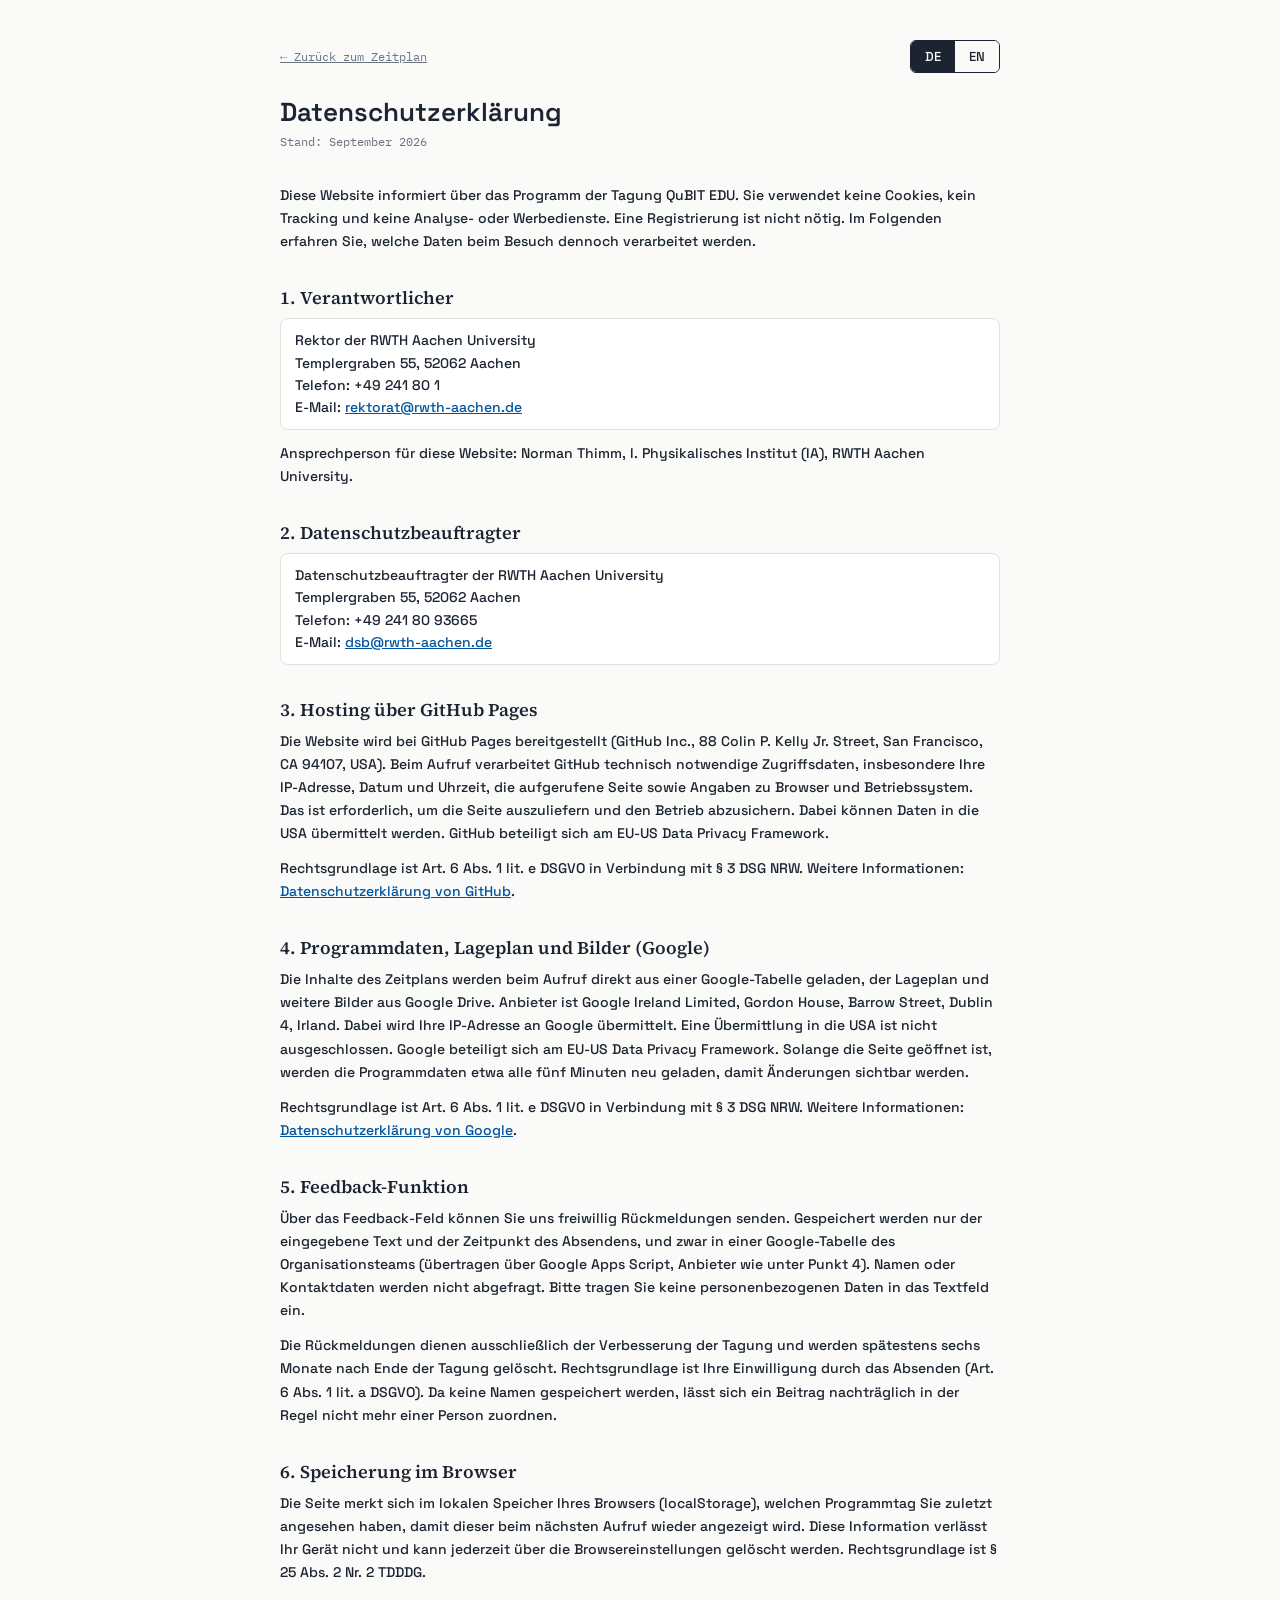
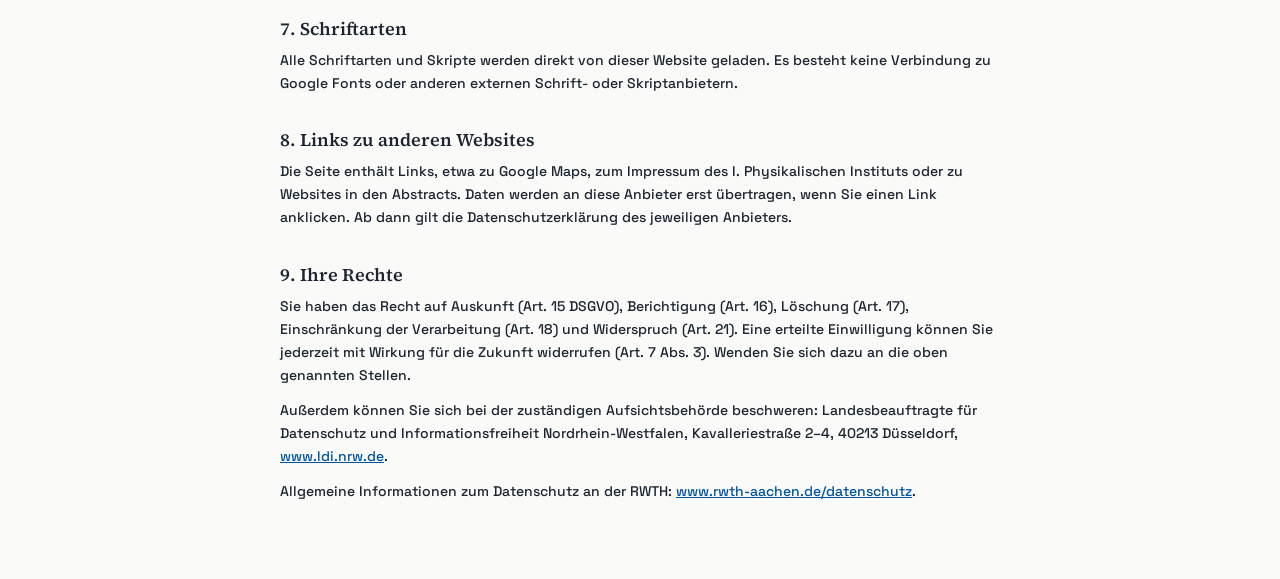
==== datenschutz.html @ 7e0cecff "Datenschutz: Schriften und PapaParse selbst gehostet, Datenschutzerklärung (DE/EN), Impressum-/Daten" ====
<!DOCTYPE html>
<html lang="de">
<head>
<meta charset="UTF-8">
<meta name="viewport" content="width=device-width, initial-scale=1.0">
<title>quBit · Datenschutz</title>
<link rel="stylesheet" href="fonts.css">
<style>
  :root{
    --ink:#1B2430;
    --paper:#FAFAF8;
    --card:#FFFFFF;
    --slate:#6B7280;
    --border:#E3E1D9;
    --brand:#00549F;
  }
  *{box-sizing:border-box;}
  body{margin:0;background:var(--paper);color:var(--ink);font-family:'Space Grotesk',system-ui,sans-serif;-webkit-font-smoothing:antialiased;}
  .wrap{max-width:760px;margin:0 auto;padding:2.5rem 1.25rem 4rem;}
  .top{display:flex;align-items:center;justify-content:space-between;gap:12px;flex-wrap:wrap;margin-bottom:1.5rem;}
  .back{font-family:'IBM Plex Mono',monospace;font-size:12px;color:var(--slate);text-decoration:underline;}
  .lang-switch{display:flex;border:1px solid var(--ink);border-radius:6px;overflow:hidden;}
  .lang-switch button{font-family:'Space Grotesk',sans-serif;font-size:13px;font-weight:500;border:none;border-radius:0;background:var(--paper);color:var(--ink);padding:7px 14px;cursor:pointer;}
  .lang-switch button.active{background:var(--ink);color:var(--paper);}
  h1{font-size:26px;font-weight:600;margin:0 0 4px;line-height:1.2;}
  .stand{font-family:'IBM Plex Mono',monospace;font-size:12px;color:var(--slate);margin:0 0 2rem;}
  h2{font-family:'Source Serif 4',serif;font-size:18px;font-weight:600;margin:2rem 0 .5rem;}
  p, li{font-size:14px;line-height:1.65;}
  p{margin:0 0 .75rem;}
  ul{margin:0 0 .75rem;padding-left:1.2rem;}
  a{color:var(--brand);}
  .addr{background:var(--card);border:1px solid var(--border);border-radius:8px;padding:10px 14px;margin:0 0 .75rem;font-size:14px;line-height:1.6;}
  [data-lang]{display:none;}
  body.de [data-lang="de"], body.en [data-lang="en"]{display:block;}
</style>
</head>
<body class="de">
<div class="wrap">
  <div class="top">
    <a class="back" id="backLink" href="./"></a>
    <div class="lang-switch" id="langSwitch">
      <button data-set="de">DE</button>
      <button data-set="en">EN</button>
    </div>
  </div>

  <!-- ===================== DEUTSCH ===================== -->
  <div data-lang="de">
    <h1>Datenschutzerklärung</h1>
    <p class="stand">Stand: September 2026</p>

    <p>Diese Website informiert über das Programm der Tagung QuBIT EDU. Sie verwendet keine Cookies, kein Tracking und keine Analyse- oder Werbedienste. Eine Registrierung ist nicht nötig. Im Folgenden erfahren Sie, welche Daten beim Besuch dennoch verarbeitet werden.</p>

    <h2>1. Verantwortlicher</h2>
    <div class="addr">Rektor der RWTH Aachen University<br>Templergraben 55, 52062 Aachen<br>Telefon: +49 241 80 1<br>E-Mail: <a href="mailto:rektorat@rwth-aachen.de">rektorat@rwth-aachen.de</a></div>
    <p>Ansprechperson für diese Website: Norman Thimm, I. Physikalisches Institut (IA), RWTH Aachen University.</p>

    <h2>2. Datenschutzbeauftragter</h2>
    <div class="addr">Datenschutzbeauftragter der RWTH Aachen University<br>Templergraben 55, 52062 Aachen<br>Telefon: +49 241 80 93665<br>E-Mail: <a href="mailto:dsb@rwth-aachen.de">dsb@rwth-aachen.de</a></div>

    <h2>3. Hosting über GitHub Pages</h2>
    <p>Die Website wird bei GitHub Pages bereitgestellt (GitHub Inc., 88 Colin P. Kelly Jr. Street, San Francisco, CA 94107, USA). Beim Aufruf verarbeitet GitHub technisch notwendige Zugriffsdaten, insbesondere Ihre IP-Adresse, Datum und Uhrzeit, die aufgerufene Seite sowie Angaben zu Browser und Betriebssystem. Das ist erforderlich, um die Seite auszuliefern und den Betrieb abzusichern. Dabei können Daten in die USA übermittelt werden. GitHub beteiligt sich am EU-US Data Privacy Framework.</p>
    <p>Rechtsgrundlage ist Art. 6 Abs. 1 lit. e DSGVO in Verbindung mit § 3 DSG NRW. Weitere Informationen: <a href="https://docs.github.com/de/site-policy/privacy-policies/github-general-privacy-statement" target="_blank" rel="noopener">Datenschutzerklärung von GitHub</a>.</p>

    <h2>4. Programmdaten, Lageplan und Bilder (Google)</h2>
    <p>Die Inhalte des Zeitplans werden beim Aufruf direkt aus einer Google-Tabelle geladen, der Lageplan und weitere Bilder aus Google Drive. Anbieter ist Google Ireland Limited, Gordon House, Barrow Street, Dublin 4, Irland. Dabei wird Ihre IP-Adresse an Google übermittelt. Eine Übermittlung in die USA ist nicht ausgeschlossen. Google beteiligt sich am EU-US Data Privacy Framework. Solange die Seite geöffnet ist, werden die Programmdaten etwa alle fünf Minuten neu geladen, damit Änderungen sichtbar werden.</p>
    <p>Rechtsgrundlage ist Art. 6 Abs. 1 lit. e DSGVO in Verbindung mit § 3 DSG NRW. Weitere Informationen: <a href="https://policies.google.com/privacy?hl=de" target="_blank" rel="noopener">Datenschutzerklärung von Google</a>.</p>

    <h2>5. Feedback-Funktion</h2>
    <p>Über das Feedback-Feld können Sie uns freiwillig Rückmeldungen senden. Gespeichert werden nur der eingegebene Text und der Zeitpunkt des Absendens, und zwar in einer Google-Tabelle des Organisationsteams (übertragen über Google Apps Script, Anbieter wie unter Punkt 4). Namen oder Kontaktdaten werden nicht abgefragt. Bitte tragen Sie keine personenbezogenen Daten in das Textfeld ein.</p>
    <p>Die Rückmeldungen dienen ausschließlich der Verbesserung der Tagung und werden spätestens sechs Monate nach Ende der Tagung gelöscht. Rechtsgrundlage ist Ihre Einwilligung durch das Absenden (Art. 6 Abs. 1 lit. a DSGVO). Da keine Namen gespeichert werden, lässt sich ein Beitrag nachträglich in der Regel nicht mehr einer Person zuordnen.</p>

    <h2>6. Speicherung im Browser</h2>
    <p>Die Seite merkt sich im lokalen Speicher Ihres Browsers (localStorage), welchen Programmtag Sie zuletzt angesehen haben, damit dieser beim nächsten Aufruf wieder angezeigt wird. Diese Information verlässt Ihr Gerät nicht und kann jederzeit über die Browsereinstellungen gelöscht werden. Rechtsgrundlage ist § 25 Abs. 2 Nr. 2 TDDDG.</p>

    <h2>7. Schriftarten</h2>
    <p>Alle Schriftarten und Skripte werden direkt von dieser Website geladen. Es besteht keine Verbindung zu Google Fonts oder anderen externen Schrift- oder Skriptanbietern.</p>

    <h2>8. Links zu anderen Websites</h2>
    <p>Die Seite enthält Links, etwa zu Google Maps, zum Impressum des I. Physikalischen Instituts oder zu Websites in den Abstracts. Daten werden an diese Anbieter erst übertragen, wenn Sie einen Link anklicken. Ab dann gilt die Datenschutzerklärung des jeweiligen Anbieters.</p>

    <h2>9. Ihre Rechte</h2>
    <p>Sie haben das Recht auf Auskunft (Art. 15 DSGVO), Berichtigung (Art. 16), Löschung (Art. 17), Einschränkung der Verarbeitung (Art. 18) und Widerspruch (Art. 21). Eine erteilte Einwilligung können Sie jederzeit mit Wirkung für die Zukunft widerrufen (Art. 7 Abs. 3). Wenden Sie sich dazu an die oben genannten Stellen.</p>
    <p>Außerdem können Sie sich bei der zuständigen Aufsichtsbehörde beschweren: Landesbeauftragte für Datenschutz und Informationsfreiheit Nordrhein-Westfalen, Kavalleriestraße 2–4, 40213 Düsseldorf, <a href="https://www.ldi.nrw.de" target="_blank" rel="noopener">www.ldi.nrw.de</a>.</p>
    <p>Allgemeine Informationen zum Datenschutz an der RWTH: <a href="https://www.rwth-aachen.de/datenschutz" target="_blank" rel="noopener">www.rwth-aachen.de/datenschutz</a>.</p>
  </div>

  <!-- ===================== ENGLISH ===================== -->
  <div data-lang="en">
    <h1>Privacy policy</h1>
    <p class="stand">Last updated: September 2026</p>

    <p>This website provides the programme of the QuBIT EDU conference. It uses no cookies, no tracking and no analytics or advertising services, and no registration is required. The following explains which data are nevertheless processed when you visit it. The German version is legally binding.</p>

    <h2>1. Controller</h2>
    <div class="addr">Rector of RWTH Aachen University<br>Templergraben 55, 52062 Aachen, Germany<br>Phone: +49 241 80 1<br>Email: <a href="mailto:rektorat@rwth-aachen.de">rektorat@rwth-aachen.de</a></div>
    <p>Contact person for this website: Norman Thimm, I. Institute of Physics (IA), RWTH Aachen University.</p>

    <h2>2. Data protection officer</h2>
    <div class="addr">Data Protection Officer of RWTH Aachen University<br>Templergraben 55, 52062 Aachen, Germany<br>Phone: +49 241 80 93665<br>Email: <a href="mailto:dsb@rwth-aachen.de">dsb@rwth-aachen.de</a></div>

    <h2>3. Hosting via GitHub Pages</h2>
    <p>The website is served by GitHub Pages (GitHub Inc., 88 Colin P. Kelly Jr. Street, San Francisco, CA 94107, USA). When you visit it, GitHub processes technically necessary access data, in particular your IP address, date and time, the page requested and information about your browser and operating system. This is required to deliver the site and keep it secure. Data may be transferred to the USA. GitHub participates in the EU-US Data Privacy Framework.</p>
    <p>Legal basis: Art. 6(1)(e) GDPR in conjunction with § 3 DSG NRW. More information: <a href="https://docs.github.com/en/site-policy/privacy-policies/github-general-privacy-statement" target="_blank" rel="noopener">GitHub privacy statement</a>.</p>

    <h2>4. Programme data, site map and images (Google)</h2>
    <p>The schedule content is loaded directly from a Google spreadsheet when you open the page, and the site map and other images are loaded from Google Drive. The provider is Google Ireland Limited, Gordon House, Barrow Street, Dublin 4, Ireland. Your IP address is transmitted to Google in the process, and a transfer to the USA cannot be ruled out. Google participates in the EU-US Data Privacy Framework. While the page is open, the programme data are reloaded about every five minutes so that changes become visible.</p>
    <p>Legal basis: Art. 6(1)(e) GDPR in conjunction with § 3 DSG NRW. More information: <a href="https://policies.google.com/privacy?hl=en" target="_blank" rel="noopener">Google privacy policy</a>.</p>

    <h2>5. Feedback function</h2>
    <p>You can voluntarily send us feedback via the feedback field. Only the text you enter and the time of submission are stored, in a Google spreadsheet of the organising team (transmitted via Google Apps Script, provider as in section 4). Names and contact details are not requested. Please do not enter any personal data in the text field.</p>
    <p>Feedback is used solely to improve the conference and is deleted no later than six months after the conference ends. Legal basis: your consent by submitting (Art. 6(1)(a) GDPR). Since no names are stored, a submission can usually not be linked to a person afterwards.</p>

    <h2>6. Storage in your browser</h2>
    <p>The page stores in your browser's local storage (localStorage) which programme day you viewed last, so that it is shown again on your next visit. This information never leaves your device and can be deleted at any time via your browser settings. Legal basis: § 25(2) no. 2 TDDDG.</p>

    <h2>7. Fonts</h2>
    <p>All fonts and scripts are loaded directly from this website. There is no connection to Google Fonts or any other external font or script provider.</p>

    <h2>8. Links to other websites</h2>
    <p>The page contains links, for example to Google Maps, to the legal notice of the I. Institute of Physics or to websites mentioned in abstracts. Data are only transmitted to these providers once you click a link. From then on, the provider's own privacy policy applies.</p>

    <h2>9. Your rights</h2>
    <p>You have the right of access (Art. 15 GDPR), rectification (Art. 16), erasure (Art. 17), restriction of processing (Art. 18) and to object (Art. 21). You can withdraw consent at any time with effect for the future (Art. 7(3)). Please contact the offices named above.</p>
    <p>You also have the right to lodge a complaint with the competent supervisory authority: Landesbeauftragte für Datenschutz und Informationsfreiheit Nordrhein-Westfalen, Kavalleriestraße 2–4, 40213 Düsseldorf, Germany, <a href="https://www.ldi.nrw.de" target="_blank" rel="noopener">www.ldi.nrw.de</a>.</p>
    <p>General information on data protection at RWTH: <a href="https://www.rwth-aachen.de/datenschutz" target="_blank" rel="noopener">www.rwth-aachen.de/datenschutz</a>.</p>
  </div>
</div>

<script>
  const BACK = { de: '← Zurück zum Zeitplan', en: '← Back to the schedule' };
  function setLang(l){
    if(l !== 'en') l = 'de';
    document.body.className = l;
    document.documentElement.lang = l;
    document.title = l === 'en' ? 'quBit · Privacy policy' : 'quBit · Datenschutz';
    document.getElementById('backLink').textContent = BACK[l];
    document.querySelectorAll('#langSwitch button').forEach(b => b.classList.toggle('active', b.dataset.set === l));
  }
  document.getElementById('langSwitch').addEventListener('click', e => {
    const b = e.target.closest('button[data-set]');
    if(b) setLang(b.dataset.set);
  });
  setLang(new URLSearchParams(location.search).get('lang'));
</script>
</body>
</html>
---- fonts.css ----
@font-face{font-family:'Space Grotesk';font-style:normal;font-display:swap;font-weight:500;src:url('fonts/space-grotesk-latin-ext-500-normal.woff2') format('woff2');unicode-range:U+0100-02BA,U+02BD-02C5,U+02C7-02CC,U+02CE-02D7,U+02DD-02FF,U+0304,U+0308,U+0329,U+1D00-1DBF,U+1E00-1E9F,U+1EF2-1EFF,U+2020,U+20A0-20AB,U+20AD-20C0,U+2113,U+2C60-2C7F,U+A720-A7FF;}
@font-face{font-family:'Space Grotesk';font-style:normal;font-display:swap;font-weight:600;src:url('fonts/space-grotesk-latin-ext-600-normal.woff2') format('woff2');unicode-range:U+0100-02BA,U+02BD-02C5,U+02C7-02CC,U+02CE-02D7,U+02DD-02FF,U+0304,U+0308,U+0329,U+1D00-1DBF,U+1E00-1E9F,U+1EF2-1EFF,U+2020,U+20A0-20AB,U+20AD-20C0,U+2113,U+2C60-2C7F,U+A720-A7FF;}
@font-face{font-family:'Space Grotesk';font-style:normal;font-display:swap;font-weight:500;src:url('fonts/space-grotesk-latin-500-normal.woff2') format('woff2');unicode-range:U+0000-00FF,U+0131,U+0152-0153,U+02BB-02BC,U+02C6,U+02DA,U+02DC,U+0304,U+0308,U+0329,U+2000-206F,U+20AC,U+2122,U+2191,U+2193,U+2212,U+2215,U+FEFF,U+FFFD;}
@font-face{font-family:'Space Grotesk';font-style:normal;font-display:swap;font-weight:600;src:url('fonts/space-grotesk-latin-600-normal.woff2') format('woff2');unicode-range:U+0000-00FF,U+0131,U+0152-0153,U+02BB-02BC,U+02C6,U+02DA,U+02DC,U+0304,U+0308,U+0329,U+2000-206F,U+20AC,U+2122,U+2191,U+2193,U+2212,U+2215,U+FEFF,U+FFFD;}
@font-face{font-family:'IBM Plex Mono';font-style:normal;font-display:swap;font-weight:400;src:url('fonts/ibm-plex-mono-latin-ext-400-normal.woff2') format('woff2');unicode-range:U+0100-02BA,U+02BD-02C5,U+02C7-02CC,U+02CE-02D7,U+02DD-02FF,U+0304,U+0308,U+0329,U+1D00-1DBF,U+1E00-1E9F,U+1EF2-1EFF,U+2020,U+20A0-20AB,U+20AD-20C0,U+2113,U+2C60-2C7F,U+A720-A7FF;}
@font-face{font-family:'IBM Plex Mono';font-style:normal;font-display:swap;font-weight:500;src:url('fonts/ibm-plex-mono-latin-ext-500-normal.woff2') format('woff2');unicode-range:U+0100-02BA,U+02BD-02C5,U+02C7-02CC,U+02CE-02D7,U+02DD-02FF,U+0304,U+0308,U+0329,U+1D00-1DBF,U+1E00-1E9F,U+1EF2-1EFF,U+2020,U+20A0-20AB,U+20AD-20C0,U+2113,U+2C60-2C7F,U+A720-A7FF;}
@font-face{font-family:'IBM Plex Mono';font-style:normal;font-display:swap;font-weight:400;src:url('fonts/ibm-plex-mono-latin-400-normal.woff2') format('woff2');unicode-range:U+0000-00FF,U+0131,U+0152-0153,U+02BB-02BC,U+02C6,U+02DA,U+02DC,U+0304,U+0308,U+0329,U+2000-206F,U+20AC,U+2122,U+2191,U+2193,U+2212,U+2215,U+FEFF,U+FFFD;}
@font-face{font-family:'IBM Plex Mono';font-style:normal;font-display:swap;font-weight:500;src:url('fonts/ibm-plex-mono-latin-500-normal.woff2') format('woff2');unicode-range:U+0000-00FF,U+0131,U+0152-0153,U+02BB-02BC,U+02C6,U+02DA,U+02DC,U+0304,U+0308,U+0329,U+2000-206F,U+20AC,U+2122,U+2191,U+2193,U+2212,U+2215,U+FEFF,U+FFFD;}
@font-face{font-family:'Source Serif 4';font-style:normal;font-display:swap;font-weight:400;src:url('fonts/source-serif-4-latin-ext-400-normal.woff2') format('woff2');unicode-range:U+0100-02BA,U+02BD-02C5,U+02C7-02CC,U+02CE-02D7,U+02DD-02FF,U+0304,U+0308,U+0329,U+1D00-1DBF,U+1E00-1E9F,U+1EF2-1EFF,U+2020,U+20A0-20AB,U+20AD-20C0,U+2113,U+2C60-2C7F,U+A720-A7FF;}
@font-face{font-family:'Source Serif 4';font-style:normal;font-display:swap;font-weight:600;src:url('fonts/source-serif-4-latin-ext-600-normal.woff2') format('woff2');unicode-range:U+0100-02BA,U+02BD-02C5,U+02C7-02CC,U+02CE-02D7,U+02DD-02FF,U+0304,U+0308,U+0329,U+1D00-1DBF,U+1E00-1E9F,U+1EF2-1EFF,U+2020,U+20A0-20AB,U+20AD-20C0,U+2113,U+2C60-2C7F,U+A720-A7FF;}
@font-face{font-family:'Source Serif 4';font-style:normal;font-display:swap;font-weight:400;src:url('fonts/source-serif-4-latin-400-normal.woff2') format('woff2');unicode-range:U+0000-00FF,U+0131,U+0152-0153,U+02BB-02BC,U+02C6,U+02DA,U+02DC,U+0304,U+0308,U+0329,U+2000-206F,U+20AC,U+2122,U+2191,U+2193,U+2212,U+2215,U+FEFF,U+FFFD;}
@font-face{font-family:'Source Serif 4';font-style:normal;font-display:swap;font-weight:600;src:url('fonts/source-serif-4-latin-600-normal.woff2') format('woff2');unicode-range:U+0000-00FF,U+0131,U+0152-0153,U+02BB-02BC,U+02C6,U+02DA,U+02DC,U+0304,U+0308,U+0329,U+2000-206F,U+20AC,U+2122,U+2191,U+2193,U+2212,U+2215,U+FEFF,U+FFFD;}
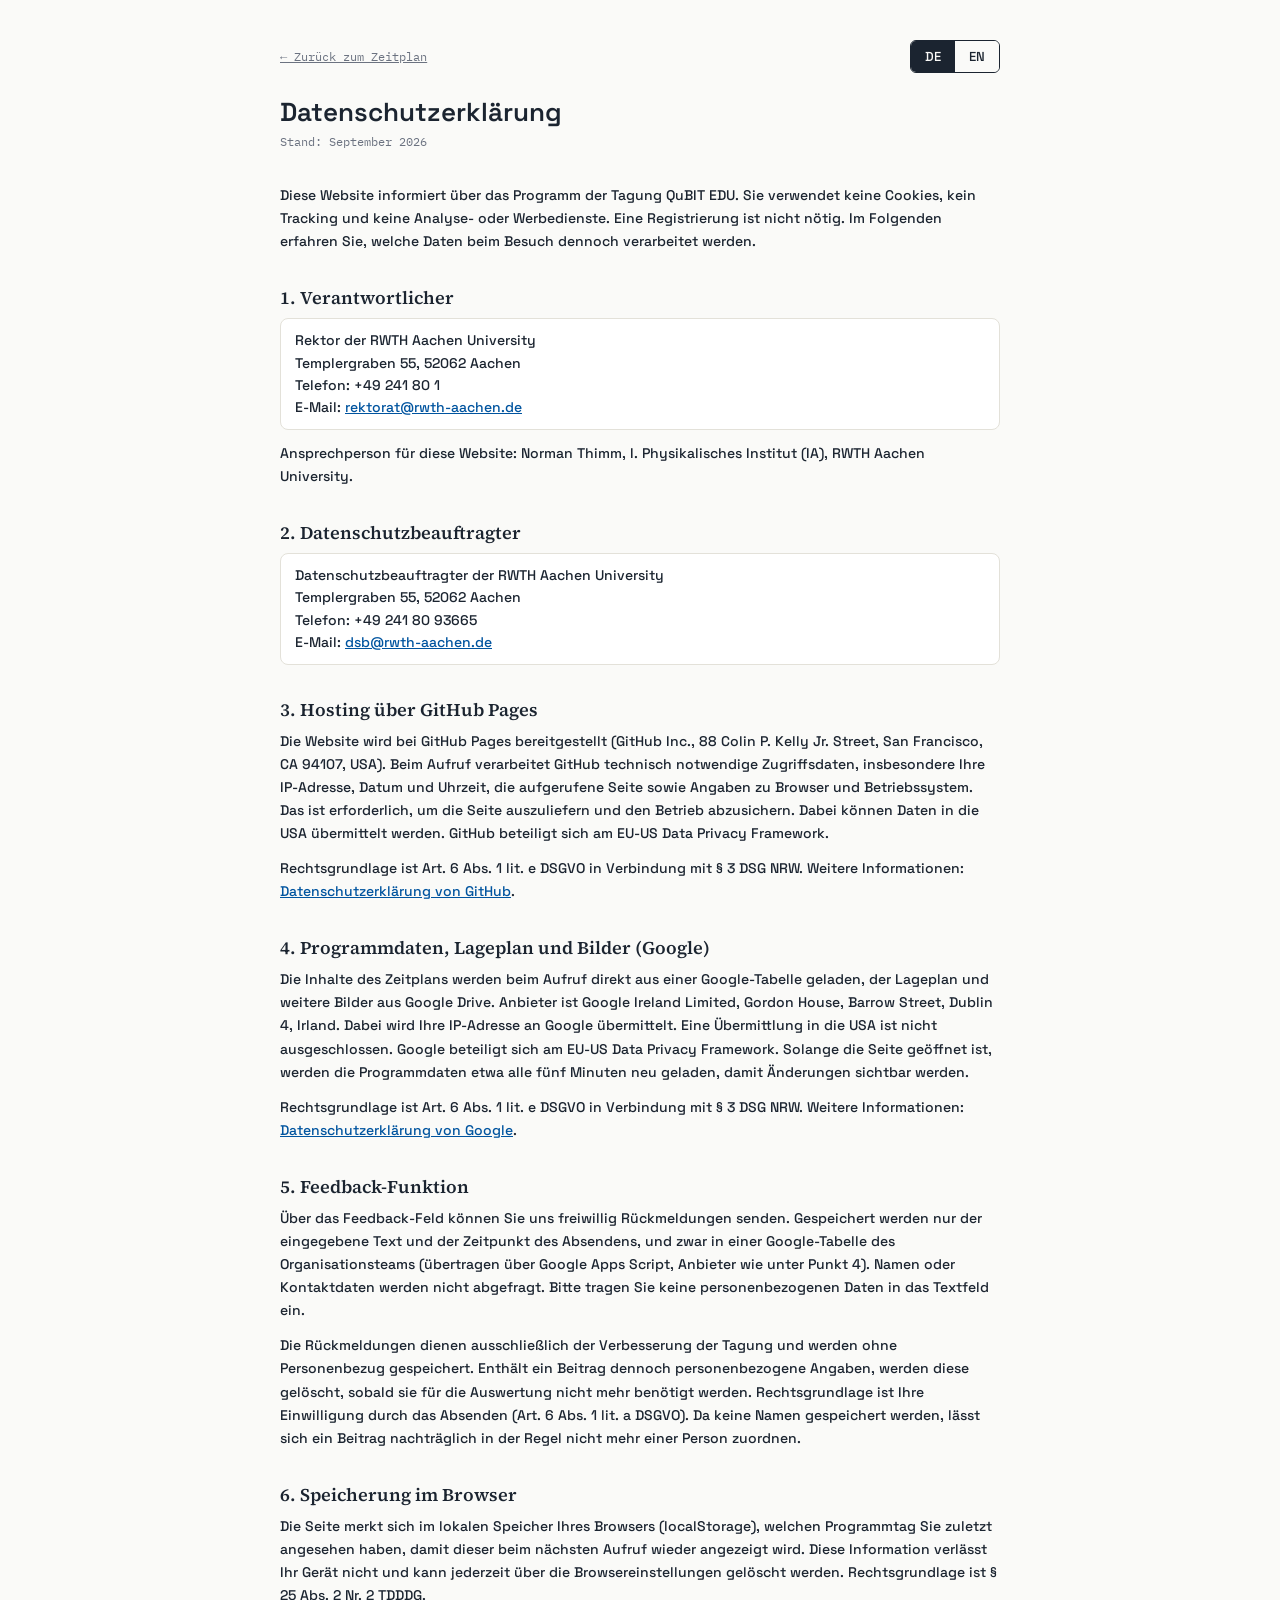
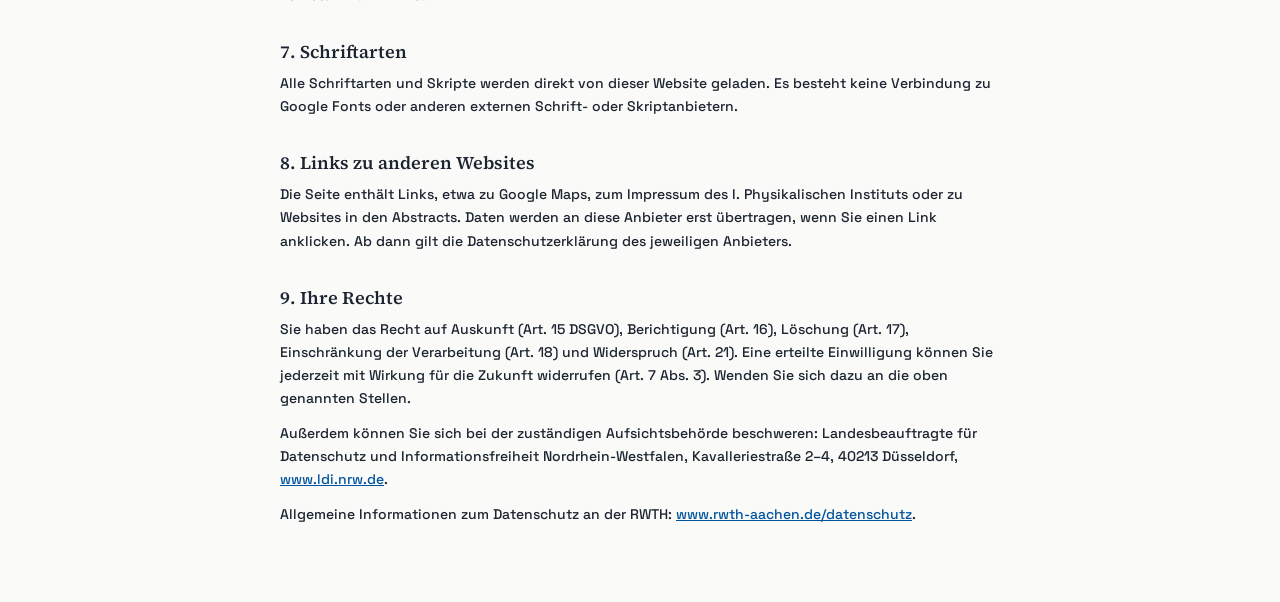
==== commit 1f386824: "Datenschutz: feste Löschfrist fürs Feedback durch Löschkriterium ersetzt" ====
--- a/datenschutz.html
+++ b/datenschutz.html
@@ -68,7 +68,7 @@
 
     <h2>5. Feedback-Funktion</h2>
     <p>Über das Feedback-Feld können Sie uns freiwillig Rückmeldungen senden. Gespeichert werden nur der eingegebene Text und der Zeitpunkt des Absendens, und zwar in einer Google-Tabelle des Organisationsteams (übertragen über Google Apps Script, Anbieter wie unter Punkt 4). Namen oder Kontaktdaten werden nicht abgefragt. Bitte tragen Sie keine personenbezogenen Daten in das Textfeld ein.</p>
-    <p>Die Rückmeldungen dienen ausschließlich der Verbesserung der Tagung und werden spätestens sechs Monate nach Ende der Tagung gelöscht. Rechtsgrundlage ist Ihre Einwilligung durch das Absenden (Art. 6 Abs. 1 lit. a DSGVO). Da keine Namen gespeichert werden, lässt sich ein Beitrag nachträglich in der Regel nicht mehr einer Person zuordnen.</p>
+    <p>Die Rückmeldungen dienen ausschließlich der Verbesserung der Tagung und werden ohne Personenbezug gespeichert. Enthält ein Beitrag dennoch personenbezogene Angaben, werden diese gelöscht, sobald sie für die Auswertung nicht mehr benötigt werden. Rechtsgrundlage ist Ihre Einwilligung durch das Absenden (Art. 6 Abs. 1 lit. a DSGVO). Da keine Namen gespeichert werden, lässt sich ein Beitrag nachträglich in der Regel nicht mehr einer Person zuordnen.</p>
 
     <h2>6. Speicherung im Browser</h2>
     <p>Die Seite merkt sich im lokalen Speicher Ihres Browsers (localStorage), welchen Programmtag Sie zuletzt angesehen haben, damit dieser beim nächsten Aufruf wieder angezeigt wird. Diese Information verlässt Ihr Gerät nicht und kann jederzeit über die Browsereinstellungen gelöscht werden. Rechtsgrundlage ist § 25 Abs. 2 Nr. 2 TDDDG.</p>
@@ -109,7 +109,7 @@
 
     <h2>5. Feedback function</h2>
     <p>You can voluntarily send us feedback via the feedback field. Only the text you enter and the time of submission are stored, in a Google spreadsheet of the organising team (transmitted via Google Apps Script, provider as in section 4). Names and contact details are not requested. Please do not enter any personal data in the text field.</p>
-    <p>Feedback is used solely to improve the conference and is deleted no later than six months after the conference ends. Legal basis: your consent by submitting (Art. 6(1)(a) GDPR). Since no names are stored, a submission can usually not be linked to a person afterwards.</p>
+    <p>Feedback is used solely to improve the conference and is stored without reference to any person. If a submission nevertheless contains personal data, these are deleted as soon as they are no longer needed for the evaluation. Legal basis: your consent by submitting (Art. 6(1)(a) GDPR). Since no names are stored, a submission can usually not be linked to a person afterwards.</p>
 
     <h2>6. Storage in your browser</h2>
     <p>The page stores in your browser's local storage (localStorage) which programme day you viewed last, so that it is shown again on your next visit. This information never leaves your device and can be deleted at any time via your browser settings. Legal basis: § 25(2) no. 2 TDDDG.</p>
